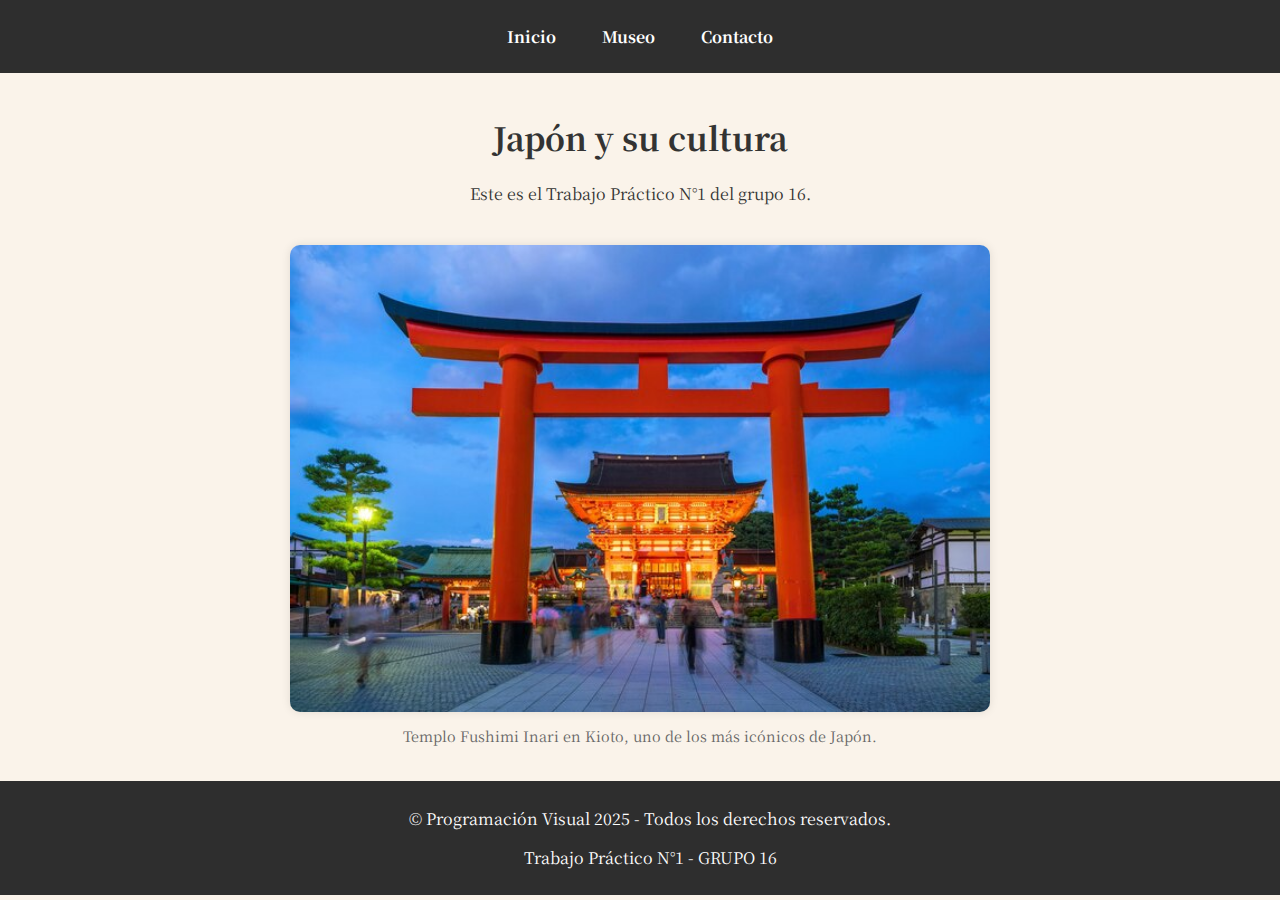
==== tp1/index.html @ 5de9c84e "Agregada estructura base en index, museo y contacto con header, nav, footer y estilos" ====
<!DOCTYPE html>
<html lang="es">
<head>
  <meta charset="UTF-8" />
  <meta name="viewport" content="width=device-width, initial-scale=1.0" />
  <title>Bienvenidos</title>
  <link rel="stylesheet" href="style.css" />
  <link href="https://fonts.googleapis.com/css2?family=Noto+Serif+JP&display=swap" rel="stylesheet">

</head>
<body>
  <header>
    <nav>
      <ul>
        <li><a href="#">Inicio</a></li>
        <li><a href="museos.html">Museo</a></li>
        <li><a href="contacto.html">Contacto</a></li>
      </ul>
    </nav>
  </header>

  <main>
    <div class="intro">
        <h1>Japón y su cultura</h1>
    <p>Este es el Trabajo Práctico N°1 del grupo 16.</p>  
    </div>

    <div class="imagen">
        <img src="static/images/templo-japones.jpg" alt="Templo japonés al atardecer" />
        <p>Templo Fushimi Inari en Kioto, uno de los más icónicos de Japón.</p>
    </div>
    
    
    
    
    </main>

  <footer>
    <p>&copy; Programación Visual 2025 - Todos los derechos reservados.</p>
    <p>Trabajo Práctico N°1 - GRUPO 16</p>
  </footer>
</body>
</html>
---- tp1/style.css ----
/* Fuente de Google */
@import url('https://fonts.googleapis.com/css2?family=Noto+Serif+JP&display=swap');

/* Estilos generales */
body {
    margin: 0;
    font-family: 'Noto Serif JP', serif;
    background-color: #faf3ea;
    color: #333;
    padding: 0;
  }
  
  /* Nav */
  header {
    background-color: #2e2e2e;
    padding: 15px 0;
  }
  
  nav ul {
    display: flex;
    justify-content: center;
    list-style: none;
    padding: 0;
    margin: 0;
  }
  
  nav li {
    margin: 0 15px;
  }
  
  nav a {
    display: inline-block; /* para que padding vertical funcione */
    transition: all 0.3s ease;/* suaviza el cambio */
    text-decoration: none;
    color: white;
    font-weight: bold;
    padding: 10px 8px;
  }
  
  nav a:hover {
    color: #648b60; /* verde bambú */
    font-size: 1.1em; /* hace que se agrande un poco */
  }
  
  /* Contenido principal */
  main {
    padding: 20px;
    text-align: center;
  }
  
  /* Footer */
  footer {
    background-color: #2e2e2e;
    color: white;
    text-align: center;
    padding: 10px;
    position: relative;
    bottom: 0;
    width: 100%;
  }
  
  /*Imagen del templo*/
  .imagen {
    margin-top: 40px;
    text-align: center;
  }
  
  .imagen img {
    width: 100%;
    max-width: 700px;
    border-radius: 10px;
    box-shadow: 0 0 10px rgba(0,0,0,0.1);
  }
  
  .imagen p {
    font-size: 0.9em;
    color: #666;
    margin-top: 8px;
  }
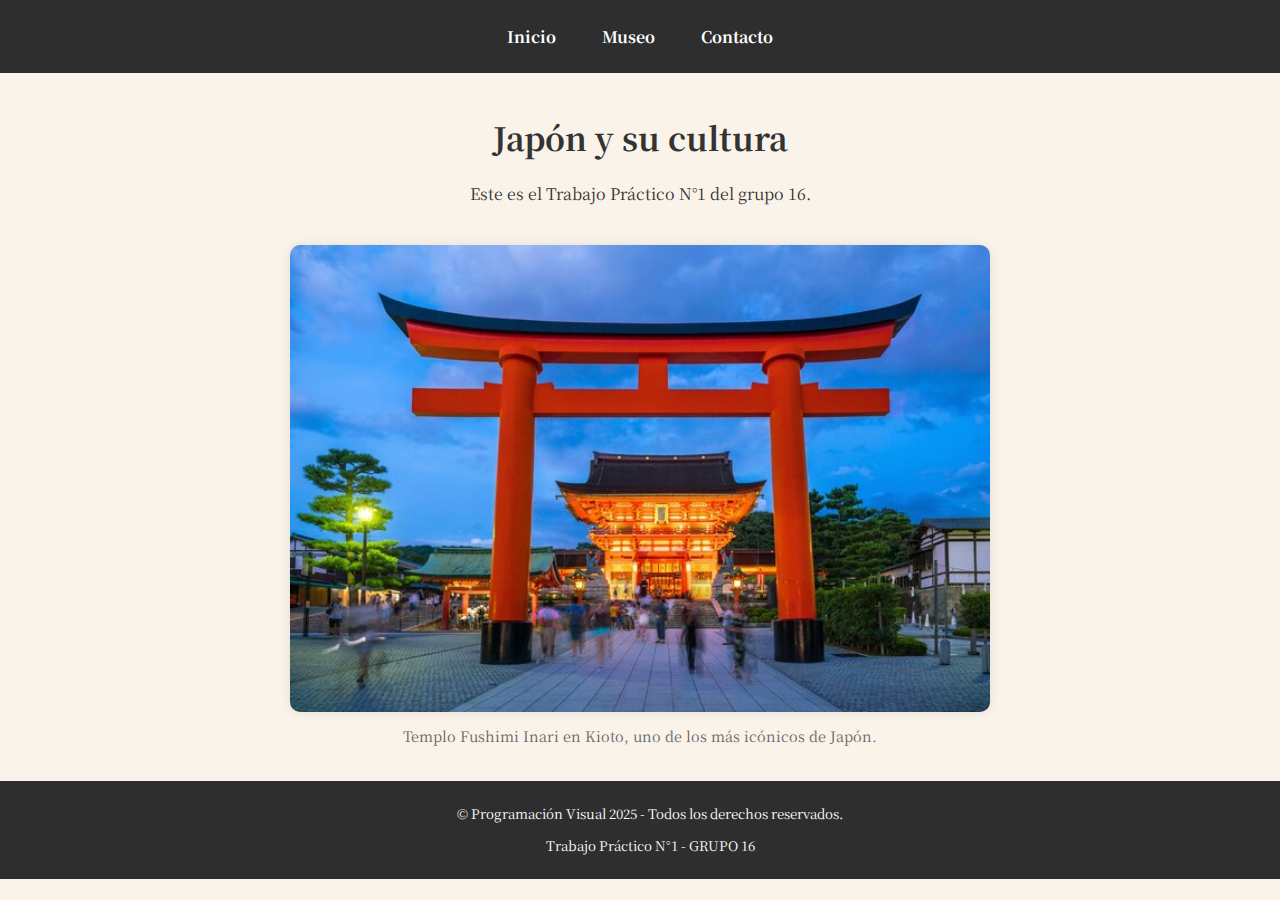
==== commit 06f341cf: "Actualizacion css museo" ====
--- a/tp1/index.html
+++ b/tp1/index.html
@@ -6,13 +6,13 @@
   <title>Bienvenidos</title>
   <link rel="stylesheet" href="style.css" />
   <link href="https://fonts.googleapis.com/css2?family=Noto+Serif+JP&display=swap" rel="stylesheet">
-
+  <link rel="icon" href="static/images/ImagenesMuseo/Icon-Museo.png">
 </head>
 <body>
   <header>
     <nav>
       <ul>
-        <li><a href="#">Inicio</a></li>
+        <li><a href="index.html">Inicio</a></li>
         <li><a href="museos.html">Museo</a></li>
         <li><a href="contacto.html">Contacto</a></li>
       </ul>
--- a/tp1/style.css
+++ b/tp1/style.css
@@ -9,7 +9,6 @@
     color: #333;
     padding: 0;
   }
-  
   /* Nav */
   header {
     background-color: #2e2e2e;
@@ -57,6 +56,7 @@
     position: relative;
     bottom: 0;
     width: 100%;
+    font-size:smaller;
   }
   
   /*Imagen del templo*/
@@ -76,4 +76,168 @@
     font-size: 0.9em;
     color: #666;
     margin-top: 8px;
-  }+  }
+
+  /*Formulario de CONTACTO*/
+  body.fondo-contacto {
+    background-image: url('static/images/pagoda.jpg');
+    background-size: cover;
+    background-position: center;
+    background-repeat: no-repeat;
+    min-height: 100vh;
+  }
+
+  .formulario-contacto {
+  max-width: 600px;
+  margin: 30px auto;
+  padding: 20px;
+  background-color: #fff8f2;
+  border-radius: 10px;
+  box-shadow: 0 0 10px rgba(0, 0, 0, 0.1);
+}
+
+.formulario-contacto .campo {
+  margin-bottom: 20px;
+  display: flex;
+  flex-direction: column;
+}
+
+.formulario-contacto label {
+  margin-bottom: 5px;
+  font-weight: bold;
+  color: #444;
+}
+
+.formulario-contacto input,
+.formulario-contacto select,
+.formulario-contacto textarea {
+  padding: 10px;
+  border: 1px solid #ccc;
+  border-radius: 6px;
+  font-size: 1em;
+  font-family: inherit;
+  background-color: #fff;
+  transition: border-color 0.3s ease;
+}
+
+.formulario-contacto input:focus,
+.formulario-contacto select:focus,
+.formulario-contacto textarea:focus {
+  border-color: #648b60;
+  outline: none;
+}
+
+.formulario-contacto button {
+  background-color: #648b60;
+  color: white;
+  border: none;
+  padding: 12px 20px;
+  font-size: 1em;
+  border-radius: 6px;
+  cursor: pointer;
+  transition: background-color 0.3s ease;
+  margin-top: 10px;
+}
+
+.formulario-contacto button:hover {
+  background-color: #557851;
+}
+
+
+input:focus, textarea:focus, select:focus {
+  border-color: #648b60;
+  outline: none;
+  box-shadow: 0 0 5px rgba(100, 139, 96, 0.5);
+}
+
+
+::placeholder {
+  color: #aaa;
+  font-style: italic;
+}
+/*Comienza Css de Museo*/
+.MuseoBody{
+  min-height: calc(100vh - 100px);
+  background: linear-gradient(0deg, rgba(0, 31, 63, 0.85), rgba(237, 232, 208, 0.6)),
+  url('static/images/ImagenesMuseo/sakura.jpg');/*le agregue este fondo, siento que se complementa algo con el fondo de la parte de contactos*/
+  background-size: cover;
+  background-position: center;
+  background-repeat: no-repeat;
+  color: #333333;
+  display: flex;
+  flex-direction: column;
+  margin: 0;
+  padding: 0;
+}
+.TituloMuseo {
+  text-transform: uppercase;
+  color: #333;
+  text-shadow: 2px 2px 5px rgba(0, 0, 0, 0.2); /*Le puse un sombreado*/
+}
+.PresentacionMuseo {
+  font-family: Georgia, 'Times New Roman', Times, serif;
+  color: #333;
+  text-shadow: 2px 2px 5px rgba(0, 0, 0, 0.2)
+}
+/*Empece a modificar los links dandole detalles*/
+.TituloLink a {
+  color: #2e2e2e;
+  text-decoration: none;
+  text-shadow: 2px 2px 5px rgba(0, 0, 0, 0.2);
+  transition: all 0.3s ease;
+  display: inline-block;
+}
+.TituloLink{
+  margin-bottom: 10px;
+  text-decoration: none;
+}
+.TituloLink a:hover {
+  color: #fff;
+  text-shadow: 0 0 5px #001F3F;
+  cursor: pointer;
+  transform: scale(1.1);
+}
+/*agregue el hover para darle ese estilo al pasar el cursor*/
+
+.Museo1 {
+  border-radius: 15px;
+  box-shadow: 0px 4px 12px rgba(0, 0, 0, 0.2);
+}
+/*Aca agregue una mini animacion a las imagenes*/
+.Museo1 {
+  position: relative;
+  width: 270px;
+  height: auto;
+  aspect-ratio: 16/9;
+  overflow: hidden;
+  display: block;
+  margin: 0 auto;
+}
+
+.Museo1 img {
+  position: absolute;
+  top: 0;
+  left: 0;
+  width: 100%;
+  height: 100%;
+  object-fit: cover;
+  transition: opacity 0.5s ease;
+}
+
+.img-front {
+  z-index: 2;
+  opacity: 1;
+}
+
+.img-back {
+  z-index: 1;
+  opacity: 1;
+}
+
+.Museo1:hover .img-front {
+  opacity: 0;
+}
+/*Solo separa el titulo(link) de la informacion o foto que este encima de esta*/
+.Margintop {
+  margin-top: 20px;
+}
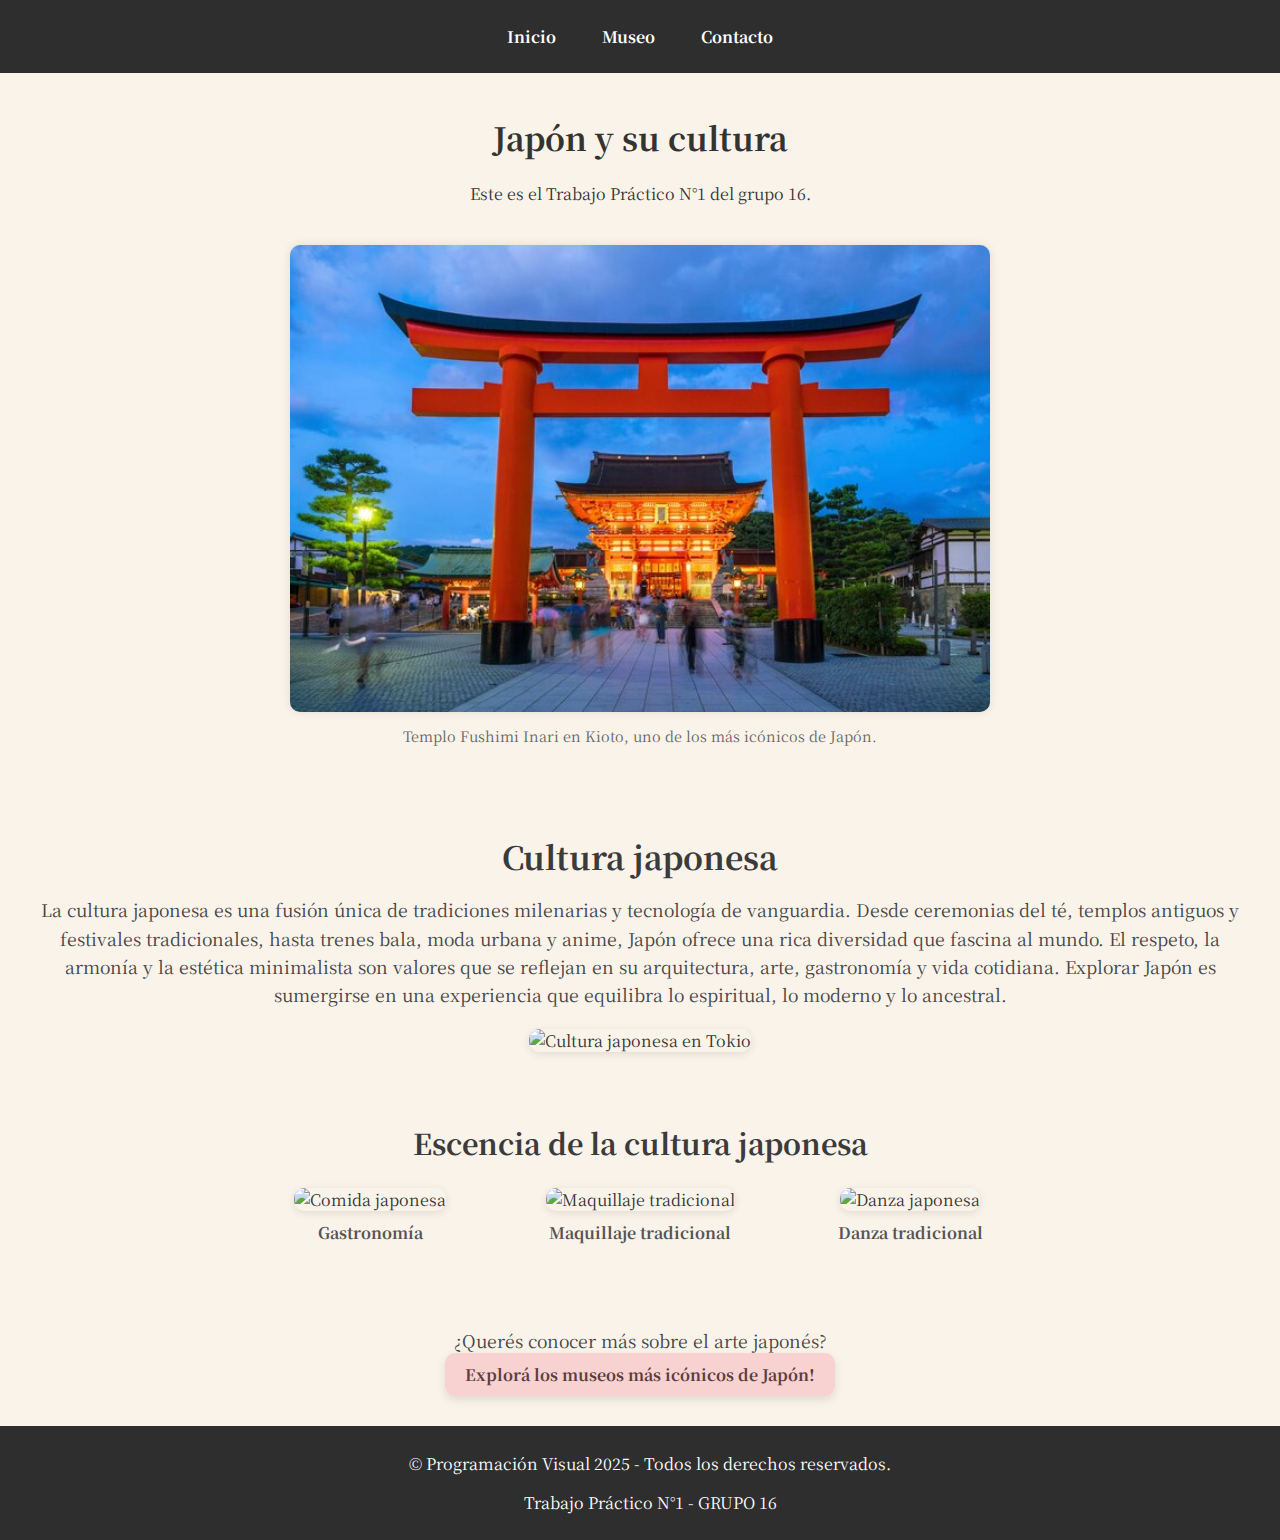
==== commit 778077bf: "Agrego html y css a la pagina de index" ====
--- a/tp1/index.html
+++ b/tp1/index.html
@@ -6,13 +6,13 @@
   <title>Bienvenidos</title>
   <link rel="stylesheet" href="style.css" />
   <link href="https://fonts.googleapis.com/css2?family=Noto+Serif+JP&display=swap" rel="stylesheet">
-  <link rel="icon" href="static/images/ImagenesMuseo/Icon-Museo.png">
+
 </head>
 <body>
   <header>
     <nav>
       <ul>
-        <li><a href="index.html">Inicio</a></li>
+        <li><a href="#">Inicio</a></li>
         <li><a href="museos.html">Museo</a></li>
         <li><a href="contacto.html">Contacto</a></li>
       </ul>
@@ -30,7 +30,36 @@
         <p>Templo Fushimi Inari en Kioto, uno de los más icónicos de Japón.</p>
     </div>
     
+  
+
+    <div class="cultura">
+      <h2>Cultura japonesa</h2>
+      <p>La cultura japonesa es una fusión única de tradiciones milenarias y tecnología de vanguardia. Desde ceremonias del té, templos antiguos y festivales tradicionales, hasta trenes bala, moda urbana y anime, Japón ofrece una rica diversidad que fascina al mundo. El respeto, la armonía y la estética minimalista son valores que se reflejan en su arquitectura, arte, gastronomía y vida cotidiana. Explorar Japón es sumergirse en una experiencia que equilibra lo espiritual, lo moderno y lo ancestral.</p>
+      <img src="static/images/cultura.jpg" alt="Cultura japonesa en Tokio">
+    </div>
     
+    <div class="galeria-cultural">
+      <h2>Escencia de la cultura japonesa</h2>
+      <div class="cards">
+        <div class="card">
+          <img src="static/images/comida.jpg" alt="Comida japonesa">
+          <p>Gastronomía</p>
+        </div>
+        <div class="card">
+          <img src="static/images/maquillaje2.jpg" alt="Maquillaje tradicional">
+          <p>Maquillaje tradicional</p>
+        </div>
+        <div class="card">
+          <img src="static/images/baile.jpg" alt="Danza japonesa">
+          <p>Danza tradicional</p>
+        </div>
+      </div>
+    </div>
+    
+    <div class="ir-a-museos">
+      <p>¿Querés conocer más sobre el arte japonés?</p>
+      <a href="museos.html">Explorá los museos más icónicos de Japón!</a>
+    </div>
     
     
     </main>
--- a/tp1/style.css
+++ b/tp1/style.css
@@ -9,6 +9,7 @@
     color: #333;
     padding: 0;
   }
+  
   /* Nav */
   header {
     background-color: #2e2e2e;
@@ -56,7 +57,6 @@
     position: relative;
     bottom: 0;
     width: 100%;
-    font-size:smaller;
   }
   
   /*Imagen del templo*/
@@ -77,6 +77,128 @@
     color: #666;
     margin-top: 8px;
   }
+
+
+  /*agrego parrafo cultura */
+
+  .cultura {
+    margin-top: 40px;
+    padding: 20px;
+    text-align: center;
+  }
+
+  .cultura h2 {
+    font-size: 2em;
+    margin-bottom: 15px;
+    color: #3b3b3b;
+  }
+  
+  .cultura p {
+    font-size: 1.1em;
+    line-height: 1.6;
+    color: #444;
+    margin-bottom: 20px;
+  }
+  
+  .cultura img {
+    width: 100%;
+    max-width: 600px;
+    height: auto;
+    border-radius: 10px;
+    box-shadow: 0 2px 8px rgba(0, 0, 0, 0.1);
+  }
+
+/* agrego tarjetas*/
+
+  .galeria-cultural {
+    margin-top: 50px;
+    text-align: center;
+  }
+  
+  .galeria-cultural h2 {
+    font-size: 1.8em;
+    margin-bottom: 25px;
+    color: #3b3b3b;
+  }
+  
+  .cards {
+    display: flex;
+    justify-content: center;
+    flex-wrap: wrap;
+    gap: 20px;
+  }
+  
+  .card {
+    width: 250px;
+    text-align: center;
+  }
+  
+  .card img {
+    width: 100%;
+    border-radius: 10px;
+    height: 180px;
+    object-fit: cover;
+    box-shadow: 0 2px 8px rgba(0,0,0,0.1);
+  }
+  
+  .card p {
+    margin-top: 10px;
+    font-weight: bold;
+    color: #555;
+  }
+  
+  .ir-a-museos {
+    margin-top: 50px;
+    padding: 20px;
+    text-align: center;
+  }
+  
+  .ir-a-museos p {
+    font-size: 1.2em;
+    margin-bottom: 10px;
+    color: #333;
+  }
+  
+  .ir-a-museos a {
+    text-decoration: none;
+    background-color: #648b60;
+    color: white;
+    padding: 10px 20px;
+    border-radius: 8px;
+    transition: background-color 0.3s;
+  }
+  
+  .ir-a-museos a:hover {
+    background-color: #4a6d47;
+  }
+  
+  .ir-a-museos {
+    margin-top: 30px;
+    text-align: center;
+  }
+  
+  .ir-a-museos p {
+    font-size: 1.1em;
+    margin-bottom: 10px;
+    color: #444;
+  }
+  
+  .ir-a-museos a {
+    text-decoration: none;
+    background-color: #f8d1d1; 
+    color: #5c3d3d;
+    padding: 10px 20px;
+    border-radius: 10px;
+    font-weight: bold;
+    
+    box-shadow: 0 4px 10px rgba(0, 0, 0, 0.1);
+  }
+  
+  .ir-a-museos a:hover {
+    background-color: #f3e1db; /* beige rosadito suave */
+  }
+  
+
 
   /*Formulario de CONTACTO*/
   body.fondo-contacto {
@@ -87,7 +209,7 @@
     min-height: 100vh;
   }
 
-  .formulario-contacto {
+.formulario-contacto {
   max-width: 600px;
   margin: 30px auto;
   padding: 20px;
@@ -154,90 +276,4 @@
 ::placeholder {
   color: #aaa;
   font-style: italic;
-}
-/*Comienza Css de Museo*/
-.MuseoBody{
-  min-height: calc(100vh - 100px);
-  background: linear-gradient(0deg, rgba(0, 31, 63, 0.85), rgba(237, 232, 208, 0.6)),
-  url('static/images/ImagenesMuseo/sakura.jpg');/*le agregue este fondo, siento que se complementa algo con el fondo de la parte de contactos*/
-  background-size: cover;
-  background-position: center;
-  background-repeat: no-repeat;
-  color: #333333;
-  display: flex;
-  flex-direction: column;
-  margin: 0;
-  padding: 0;
-}
-.TituloMuseo {
-  text-transform: uppercase;
-  color: #333;
-  text-shadow: 2px 2px 5px rgba(0, 0, 0, 0.2); /*Le puse un sombreado*/
-}
-.PresentacionMuseo {
-  font-family: Georgia, 'Times New Roman', Times, serif;
-  color: #333;
-  text-shadow: 2px 2px 5px rgba(0, 0, 0, 0.2)
-}
-/*Empece a modificar los links dandole detalles*/
-.TituloLink a {
-  color: #2e2e2e;
-  text-decoration: none;
-  text-shadow: 2px 2px 5px rgba(0, 0, 0, 0.2);
-  transition: all 0.3s ease;
-  display: inline-block;
-}
-.TituloLink{
-  margin-bottom: 10px;
-  text-decoration: none;
-}
-.TituloLink a:hover {
-  color: #fff;
-  text-shadow: 0 0 5px #001F3F;
-  cursor: pointer;
-  transform: scale(1.1);
-}
-/*agregue el hover para darle ese estilo al pasar el cursor*/
-
-.Museo1 {
-  border-radius: 15px;
-  box-shadow: 0px 4px 12px rgba(0, 0, 0, 0.2);
-}
-/*Aca agregue una mini animacion a las imagenes*/
-.Museo1 {
-  position: relative;
-  width: 270px;
-  height: auto;
-  aspect-ratio: 16/9;
-  overflow: hidden;
-  display: block;
-  margin: 0 auto;
-}
-
-.Museo1 img {
-  position: absolute;
-  top: 0;
-  left: 0;
-  width: 100%;
-  height: 100%;
-  object-fit: cover;
-  transition: opacity 0.5s ease;
-}
-
-.img-front {
-  z-index: 2;
-  opacity: 1;
-}
-
-.img-back {
-  z-index: 1;
-  opacity: 1;
-}
-
-.Museo1:hover .img-front {
-  opacity: 0;
-}
-/*Solo separa el titulo(link) de la informacion o foto que este encima de esta*/
-.Margintop {
-  margin-top: 20px;
-}
+}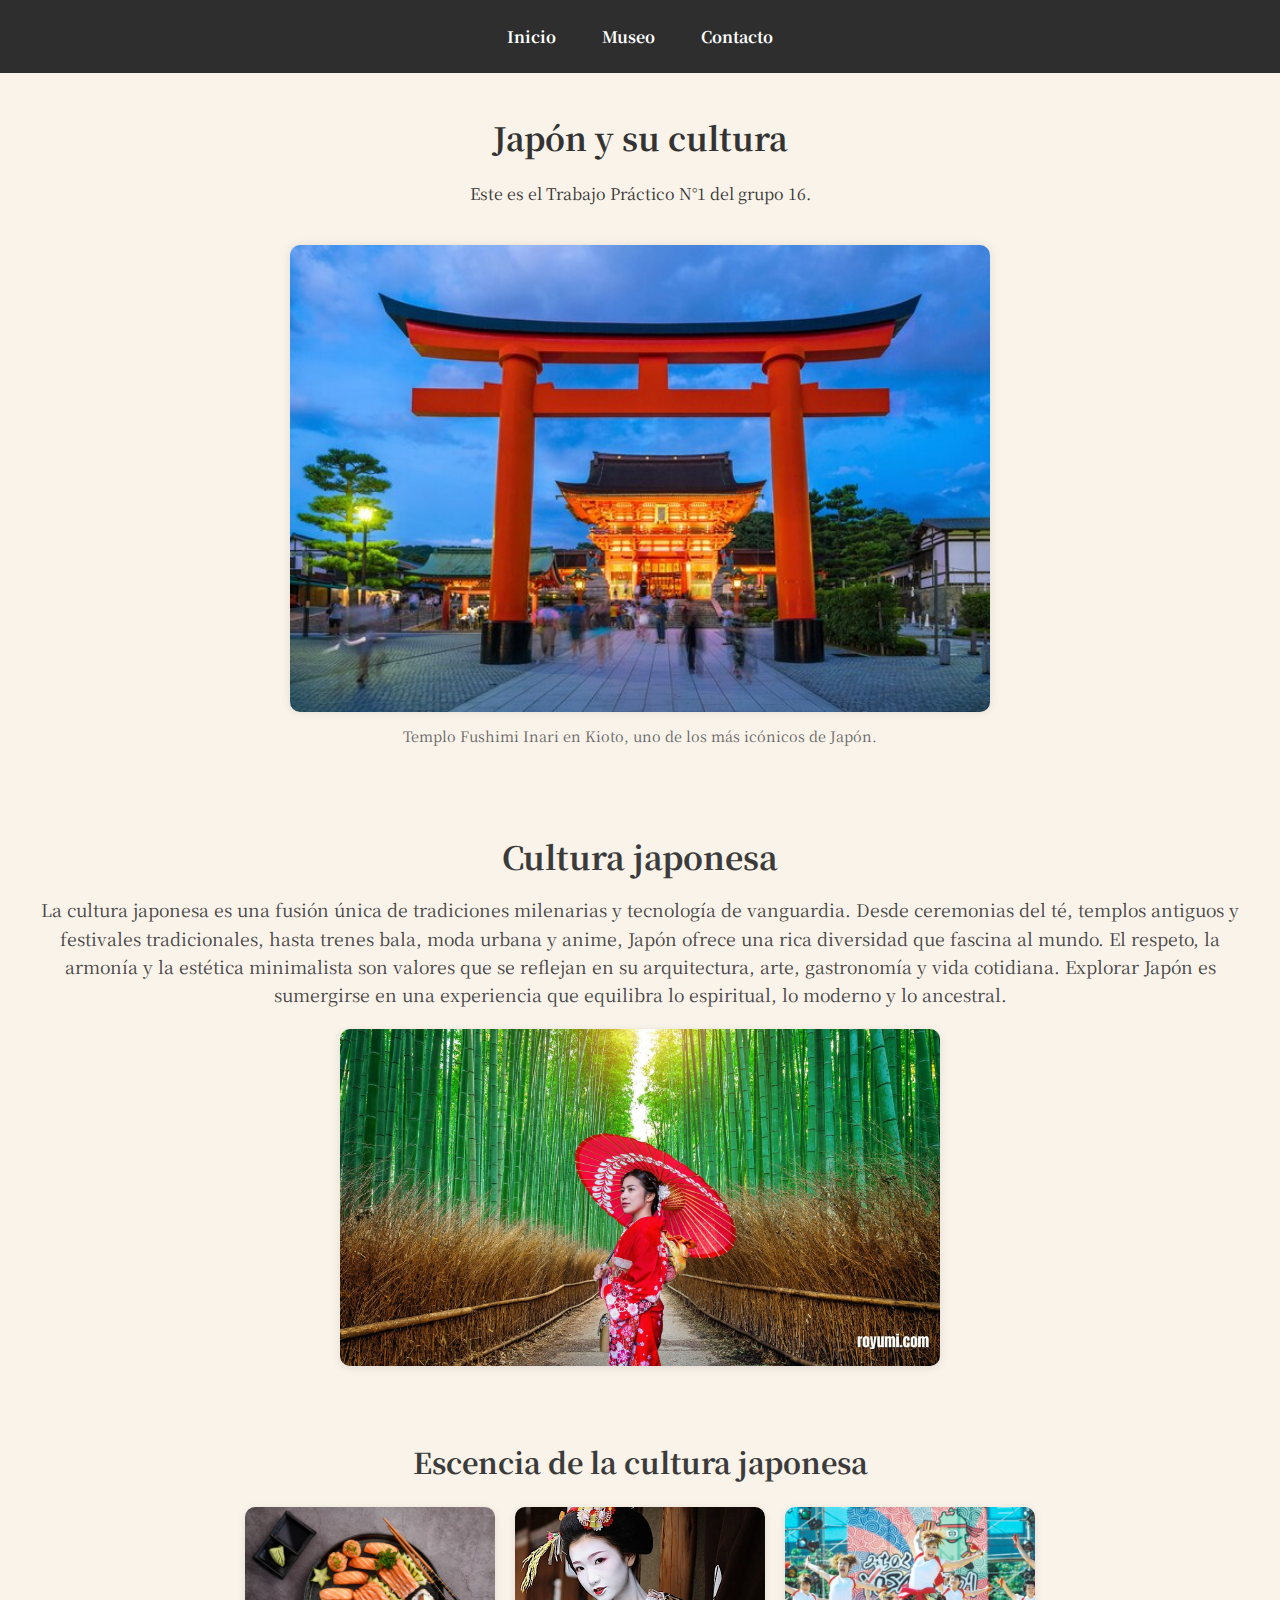
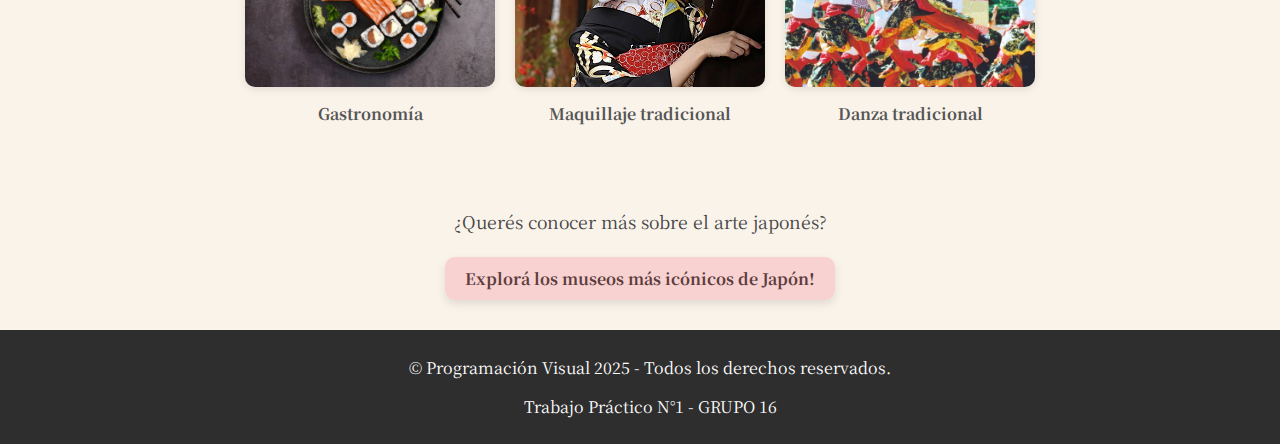
==== commit f9264124: "ir a museos- error resuelto" ====
--- a/tp1/index.html
+++ b/tp1/index.html
@@ -58,6 +58,7 @@
     
     <div class="ir-a-museos">
       <p>¿Querés conocer más sobre el arte japonés?</p>
+      <br>
       <a href="museos.html">Explorá los museos más icónicos de Japón!</a>
     </div>
     
--- a/tp1/style.css
+++ b/tp1/style.css
@@ -30,7 +30,7 @@
   
   nav a {
     display: inline-block; /* para que padding vertical funcione */
-    transition: all 0.3s ease;/* suaviza el cambio */
+    transition: all 0.3s ease;
     text-decoration: none;
     color: white;
     font-weight: bold;
@@ -38,7 +38,7 @@
   }
   
   nav a:hover {
-    color: #648b60; /* verde bambú */
+    color: #648b60; 
     font-size: 1.1em; /* hace que se agrande un poco */
   }
   
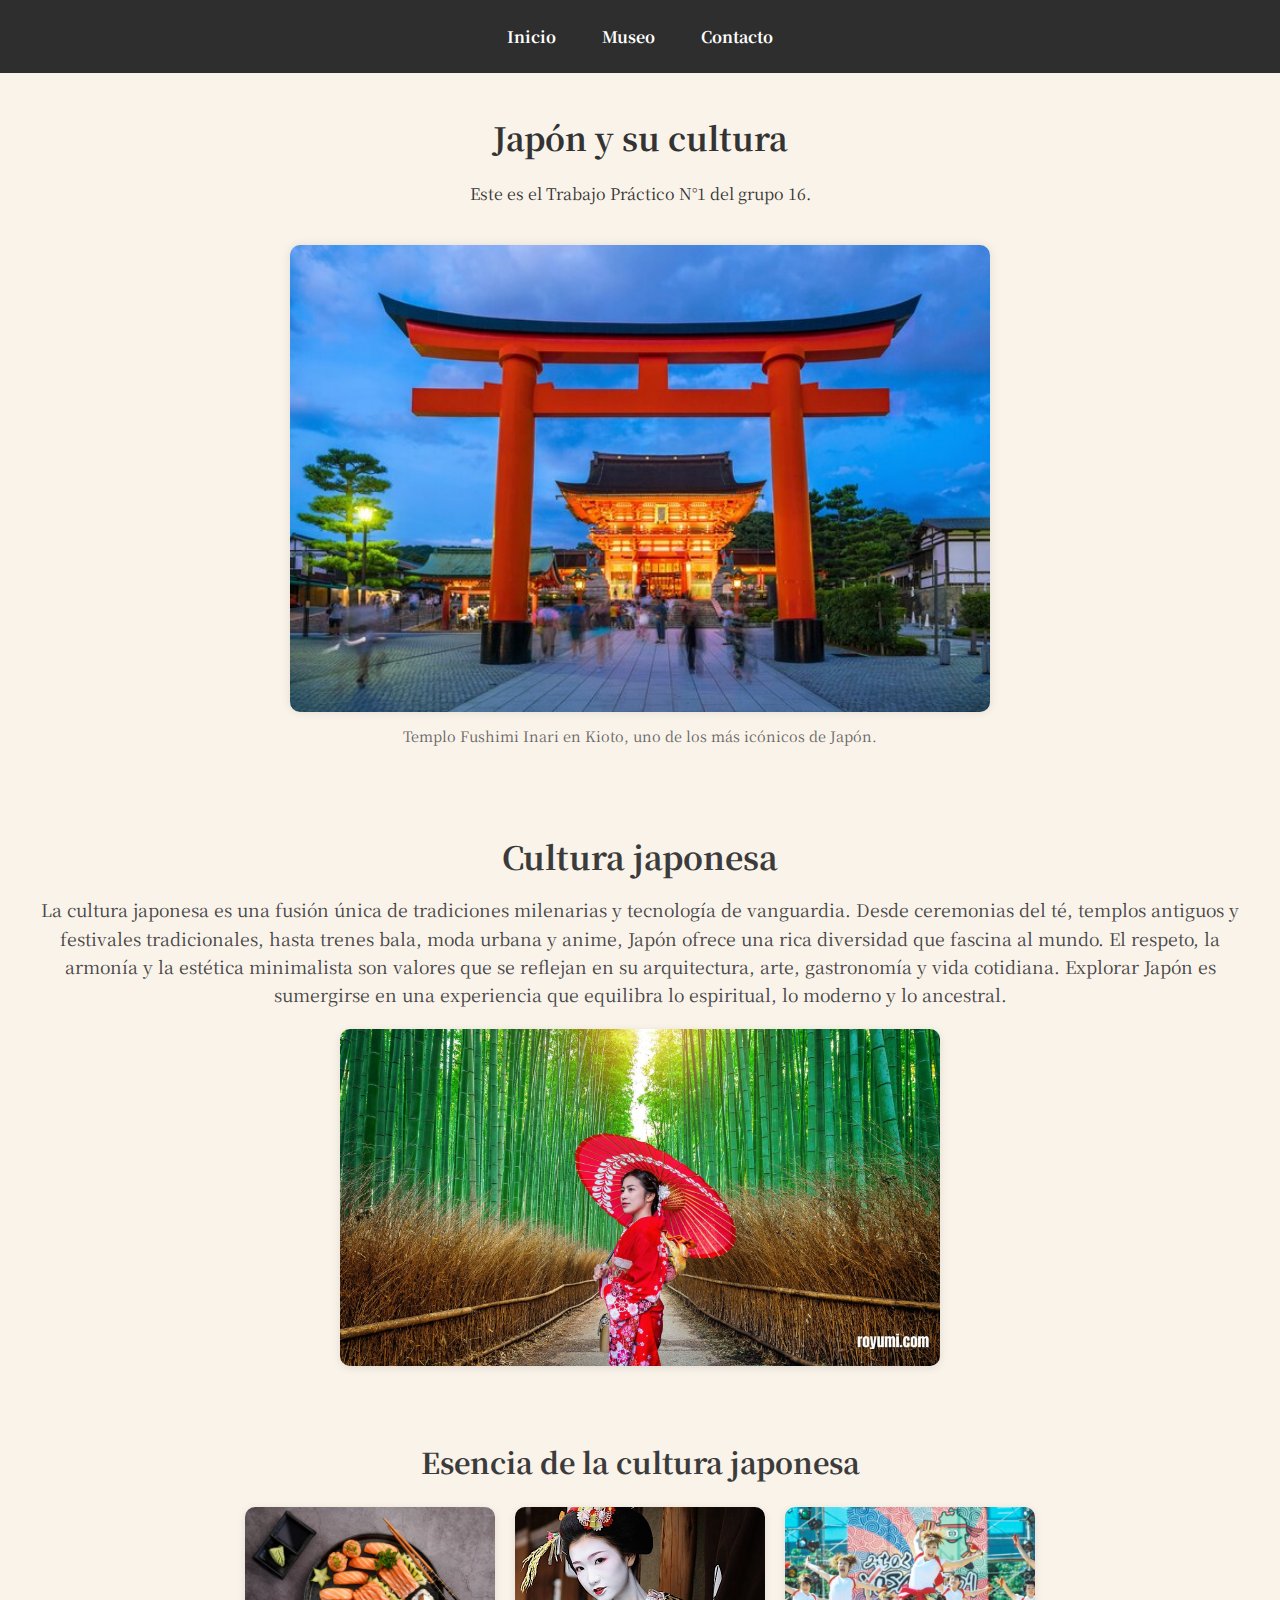
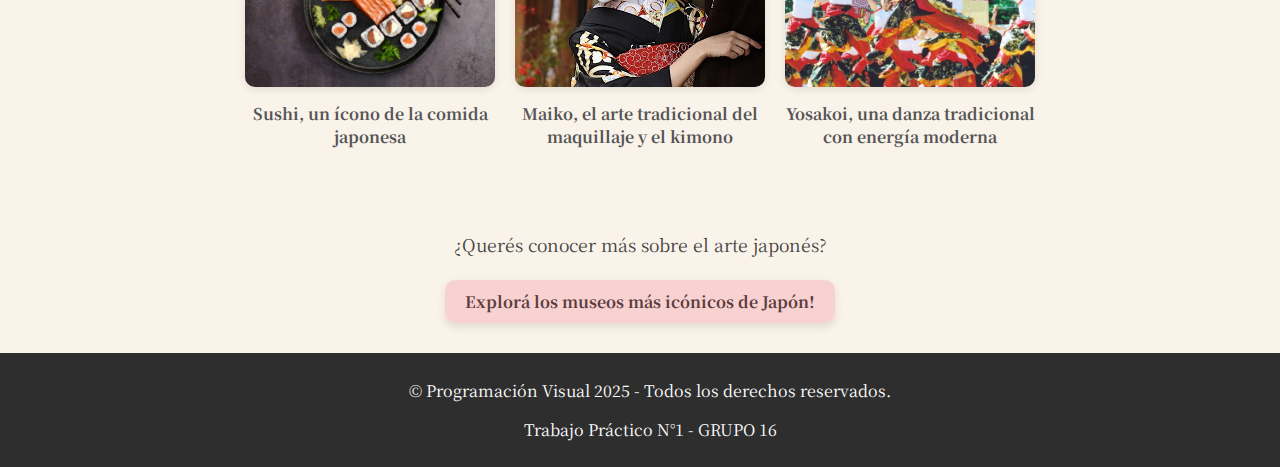
==== commit d975d875: "detallitos index" ====
--- a/tp1/index.html
+++ b/tp1/index.html
@@ -39,19 +39,19 @@
     </div>
     
     <div class="galeria-cultural">
-      <h2>Escencia de la cultura japonesa</h2>
+      <h2>Esencia de la cultura japonesa</h2>
       <div class="cards">
         <div class="card">
-          <img src="static/images/comida.jpg" alt="Comida japonesa">
-          <p>Gastronomía</p>
+          <img src="static/images/comida.jpg" alt="Sushi">
+          <p>Sushi, un ícono de la comida japonesa</p>
         </div>
         <div class="card">
-          <img src="static/images/maquillaje2.jpg" alt="Maquillaje tradicional">
-          <p>Maquillaje tradicional</p>
+          <img src="static/images/maquillaje2.jpg" alt="Maiko">
+          <p>Maiko, el arte tradicional del maquillaje y el kimono </p>
         </div>
         <div class="card">
-          <img src="static/images/baile.jpg" alt="Danza japonesa">
-          <p>Danza tradicional</p>
+          <img src="static/images/baile.jpg" alt="Yosakoi">
+          <p>Yosakoi, una danza tradicional con energía moderna</p>
         </div>
       </div>
     </div>
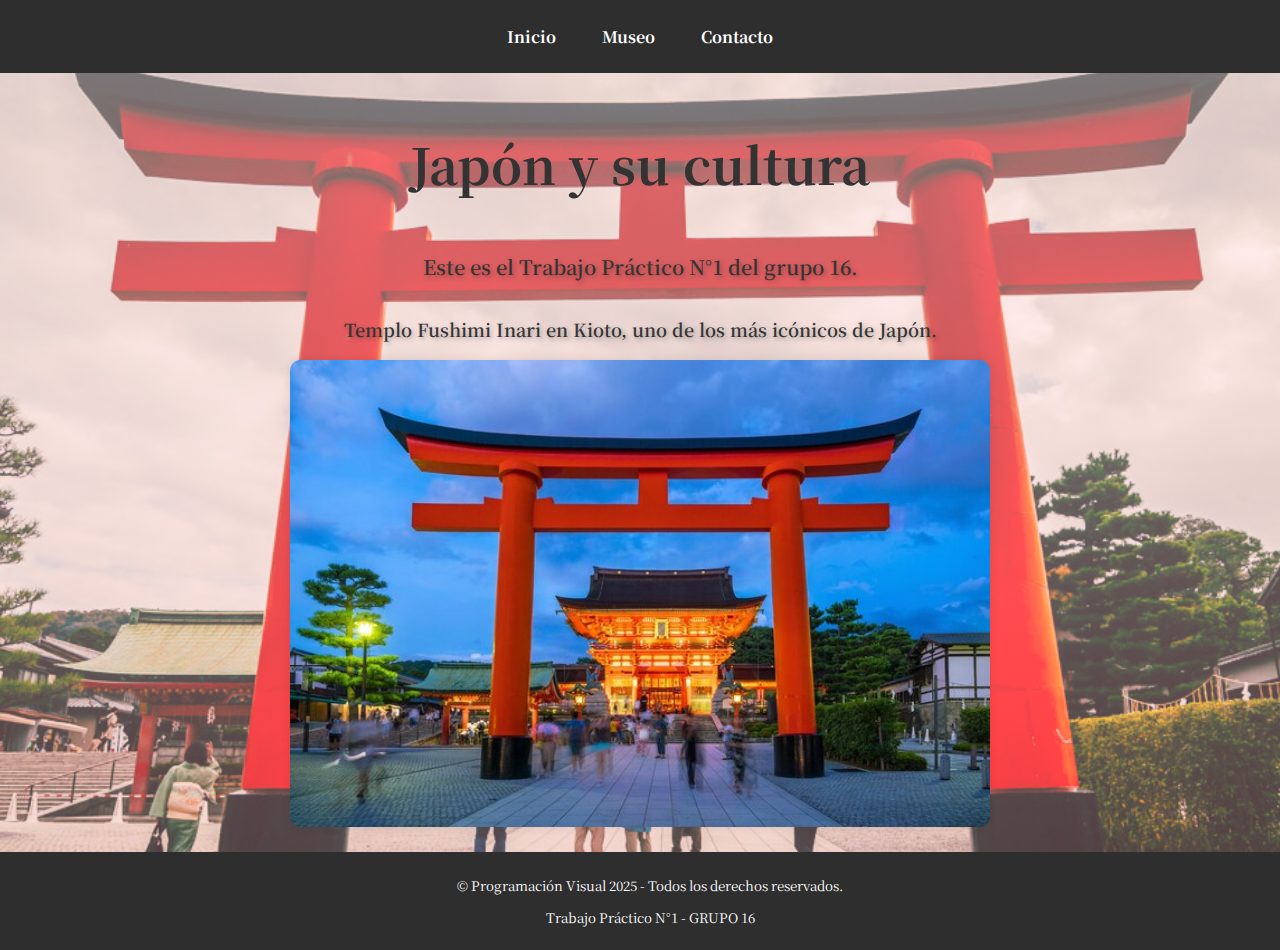
==== commit 11cef448: "CambiosFinales" ====
--- a/tp1/index.html
+++ b/tp1/index.html
@@ -6,13 +6,13 @@
   <title>Bienvenidos</title>
   <link rel="stylesheet" href="style.css" />
   <link href="https://fonts.googleapis.com/css2?family=Noto+Serif+JP&display=swap" rel="stylesheet">
-
+  <link rel="icon" href="static/images/ImagenesMuseo/Icon-Museo.png">
 </head>
-<body>
+<body class="FondoInicio">
   <header>
     <nav>
       <ul>
-        <li><a href="#">Inicio</a></li>
+        <li><a href="index.html">Inicio</a></li>
         <li><a href="museos.html">Museo</a></li>
         <li><a href="contacto.html">Contacto</a></li>
       </ul>
@@ -22,47 +22,12 @@
   <main>
     <div class="intro">
         <h1>Japón y su cultura</h1>
-    <p>Este es el Trabajo Práctico N°1 del grupo 16.</p>  
+    <p class="Grupo16">Este es el Trabajo Práctico N°1 del grupo 16.</p>  
     </div>
-
+    <p class="Templo">Templo Fushimi Inari en Kioto, uno de los más icónicos de Japón.</p>
     <div class="imagen">
         <img src="static/images/templo-japones.jpg" alt="Templo japonés al atardecer" />
-        <p>Templo Fushimi Inari en Kioto, uno de los más icónicos de Japón.</p>
     </div>
-    
-  
-
-    <div class="cultura">
-      <h2>Cultura japonesa</h2>
-      <p>La cultura japonesa es una fusión única de tradiciones milenarias y tecnología de vanguardia. Desde ceremonias del té, templos antiguos y festivales tradicionales, hasta trenes bala, moda urbana y anime, Japón ofrece una rica diversidad que fascina al mundo. El respeto, la armonía y la estética minimalista son valores que se reflejan en su arquitectura, arte, gastronomía y vida cotidiana. Explorar Japón es sumergirse en una experiencia que equilibra lo espiritual, lo moderno y lo ancestral.</p>
-      <img src="static/images/cultura.jpg" alt="Cultura japonesa en Tokio">
-    </div>
-    
-    <div class="galeria-cultural">
-      <h2>Esencia de la cultura japonesa</h2>
-      <div class="cards">
-        <div class="card">
-          <img src="static/images/comida.jpg" alt="Sushi">
-          <p>Sushi, un ícono de la comida japonesa</p>
-        </div>
-        <div class="card">
-          <img src="static/images/maquillaje2.jpg" alt="Maiko">
-          <p>Maiko, el arte tradicional del maquillaje y el kimono </p>
-        </div>
-        <div class="card">
-          <img src="static/images/baile.jpg" alt="Yosakoi">
-          <p>Yosakoi, una danza tradicional con energía moderna</p>
-        </div>
-      </div>
-    </div>
-    
-    <div class="ir-a-museos">
-      <p>¿Querés conocer más sobre el arte japonés?</p>
-      <br>
-      <a href="museos.html">Explorá los museos más icónicos de Japón!</a>
-    </div>
-    
-    
     </main>
 
   <footer>
--- a/tp1/style.css
+++ b/tp1/style.css
@@ -1,5 +1,65 @@
 /* Fuente de Google */
 @import url('https://fonts.googleapis.com/css2?family=Noto+Serif+JP&display=swap');
+/*Estilo del Inicio*/
+.FondoInicio {
+  min-height: calc(100vh - 100px);
+  background: 
+    linear-gradient(0deg, rgba(255, 183, 197, 0.3), rgba(255, 221, 225, 0.5)),
+    url('static/images/ImagenesMuseo/Fushimi_Inari_02.jpg');
+  background-size: cover;
+  background-position: center;
+  background-repeat: no-repeat;
+  color: #333333;
+  display: flex;
+  flex-direction: column;
+  margin: 0;
+  padding: 0;
+}
+.intro {
+  font-size: 25px;
+  font-weight: 600;
+}
+.Grupo16 {
+  position: relative;
+  display: inline-block;
+  font-size: 20px;
+  font-weight: 600;
+  color: #333433;
+  text-shadow: 2px 2px 5px rgba(0, 0, 0, 0.3);
+  transition: all 0.3s ease;
+}
+
+/* Subrayado que aparece al pasar el mouse */
+.Grupo16::after {
+  content: '';
+  position: absolute;
+  bottom: -4px;
+  left: 0;
+  width: 0%;
+  height: 2px;
+  background-color: #333433;
+  transition: width 0.4s ease;
+}
+
+.Grupo16:hover {
+  color: #2a2a2a;
+  letter-spacing: 0.5px;
+}
+
+.Grupo16:hover::after {
+  width: 100%;
+}
+
+
+.Templo {
+  margin-top: 15px;
+  font-size: 18px;
+  font-weight: 600;
+  color: #333433;
+  text-shadow: 2px 2px 5px rgba(0, 0, 0, 0.3);
+  min-height: 10px;
+}
+
 
 /* Estilos generales */
 body {
@@ -9,7 +69,6 @@
     color: #333;
     padding: 0;
   }
-  
   /* Nav */
   header {
     background-color: #2e2e2e;
@@ -30,7 +89,7 @@
   
   nav a {
     display: inline-block; /* para que padding vertical funcione */
-    transition: all 0.3s ease;
+    transition: all 0.3s ease;/* suaviza el cambio */
     text-decoration: none;
     color: white;
     font-weight: bold;
@@ -38,7 +97,7 @@
   }
   
   nav a:hover {
-    color: #648b60; 
+    color: #648b60; /* verde bambú */
     font-size: 1.1em; /* hace que se agrande un poco */
   }
   
@@ -57,11 +116,12 @@
     position: relative;
     bottom: 0;
     width: 100%;
+    font-size:smaller;
   }
   
   /*Imagen del templo*/
   .imagen {
-    margin-top: 40px;
+    margin-top: 10px;
     text-align: center;
   }
   
@@ -77,128 +137,6 @@
     color: #666;
     margin-top: 8px;
   }
-
-
-  /*agrego parrafo cultura */
-
-  .cultura {
-    margin-top: 40px;
-    padding: 20px;
-    text-align: center;
-  }
-
-  .cultura h2 {
-    font-size: 2em;
-    margin-bottom: 15px;
-    color: #3b3b3b;
-  }
-  
-  .cultura p {
-    font-size: 1.1em;
-    line-height: 1.6;
-    color: #444;
-    margin-bottom: 20px;
-  }
-  
-  .cultura img {
-    width: 100%;
-    max-width: 600px;
-    height: auto;
-    border-radius: 10px;
-    box-shadow: 0 2px 8px rgba(0, 0, 0, 0.1);
-  }
-
-/* agrego tarjetas*/
-
-  .galeria-cultural {
-    margin-top: 50px;
-    text-align: center;
-  }
-  
-  .galeria-cultural h2 {
-    font-size: 1.8em;
-    margin-bottom: 25px;
-    color: #3b3b3b;
-  }
-  
-  .cards {
-    display: flex;
-    justify-content: center;
-    flex-wrap: wrap;
-    gap: 20px;
-  }
-  
-  .card {
-    width: 250px;
-    text-align: center;
-  }
-  
-  .card img {
-    width: 100%;
-    border-radius: 10px;
-    height: 180px;
-    object-fit: cover;
-    box-shadow: 0 2px 8px rgba(0,0,0,0.1);
-  }
-  
-  .card p {
-    margin-top: 10px;
-    font-weight: bold;
-    color: #555;
-  }
-  
-  .ir-a-museos {
-    margin-top: 50px;
-    padding: 20px;
-    text-align: center;
-  }
-  
-  .ir-a-museos p {
-    font-size: 1.2em;
-    margin-bottom: 10px;
-    color: #333;
-  }
-  
-  .ir-a-museos a {
-    text-decoration: none;
-    background-color: #648b60;
-    color: white;
-    padding: 10px 20px;
-    border-radius: 8px;
-    transition: background-color 0.3s;
-  }
-  
-  .ir-a-museos a:hover {
-    background-color: #4a6d47;
-  }
-  
-  .ir-a-museos {
-    margin-top: 30px;
-    text-align: center;
-  }
-  
-  .ir-a-museos p {
-    font-size: 1.1em;
-    margin-bottom: 10px;
-    color: #444;
-  }
-  
-  .ir-a-museos a {
-    text-decoration: none;
-    background-color: #f8d1d1; 
-    color: #5c3d3d;
-    padding: 10px 20px;
-    border-radius: 10px;
-    font-weight: bold;
-    
-    box-shadow: 0 4px 10px rgba(0, 0, 0, 0.1);
-  }
-  
-  .ir-a-museos a:hover {
-    background-color: #f3e1db; /* beige rosadito suave */
-  }
-  
-
 
   /*Formulario de CONTACTO*/
   body.fondo-contacto {
@@ -209,7 +147,7 @@
     min-height: 100vh;
   }
 
-.formulario-contacto {
+  .formulario-contacto {
   max-width: 600px;
   margin: 30px auto;
   padding: 20px;
@@ -276,4 +214,94 @@
 ::placeholder {
   color: #aaa;
   font-style: italic;
-}+}
+/*Comienza Css de Museo*/
+.MuseoBody{
+  min-height: calc(100vh - 100px);
+  background: linear-gradient(0deg, rgba(0, 31, 63, 0.85), rgba(237, 232, 208, 0.6)),
+  url('static/images/ImagenesMuseo/sakura.jpg');/*le agregue este fondo, siento que se complementa algo con el fondo de la parte de contactos*/
+  background-size: cover;
+  background-position: center;
+  background-repeat: no-repeat;
+  color: #333333;
+  display: flex;
+  flex-direction: column;
+  margin: 0;
+  padding: 0;
+}
+.TituloMuseo {
+  font-size: 35px;
+  text-transform: uppercase;
+  color: #333;
+  text-shadow: 2px 2px 5px rgba(0, 0, 0, 0.2); /*Le puse un sombreado*/
+}
+.PresentacionMuseo {
+  font-size: 20px;
+  font-family: Georgia, 'Times New Roman', Times, serif;
+  color: #333;
+  text-shadow: 2px 2px 5px rgba(0, 0, 0, 0.2)
+}
+/*Empece a modificar los links dandole detalles*/
+.TituloLink a {
+  font-size: 20px;
+  color: #fff8f2;
+  text-decoration: none;
+  text-shadow: 2px 2px 5px rgba(0, 0, 0, 0.2);
+  transition: all 0.3s ease;
+  display: inline-block;
+}
+.TituloLink{
+  margin-bottom: 10px;
+  text-decoration: none;
+}
+.TituloLink a:hover {
+  color: #fff;
+  text-shadow: 0 0 5px #001F3F;
+  cursor: pointer;
+  transform: scale(1.1);
+  font-weight: bold;
+}
+/*agregue el hover para darle ese estilo al pasar el cursor*/
+
+.Museo1 {
+  border-radius: 15px;
+  box-shadow: 0px 4px 12px rgba(0, 0, 0, 0.2);
+}
+/*Aca agregue una mini animacion a las imagenes*/
+.Museo1 {
+  position: relative;
+  width: 270px;
+  height: auto;
+  aspect-ratio: 16/9;
+  overflow: hidden;
+  display: block;
+  margin: 0 auto;
+}
+
+.Museo1 img {
+  position: absolute;
+  top: 0;
+  left: 0;
+  width: 100%;
+  height: 100%;
+  object-fit: cover;
+  transition: opacity 0.5s ease;
+}
+
+.img-front {
+  z-index: 2;
+  opacity: 1;
+}
+
+.img-back {
+  z-index: 1;
+  opacity: 1;
+}
+
+.Museo1:hover .img-front {
+  opacity: 0;
+}
+/*Solo separa el titulo(link) de la informacion o foto que este encima de esta*/
+.Margintop {
+  margin-top: 20px;
+}
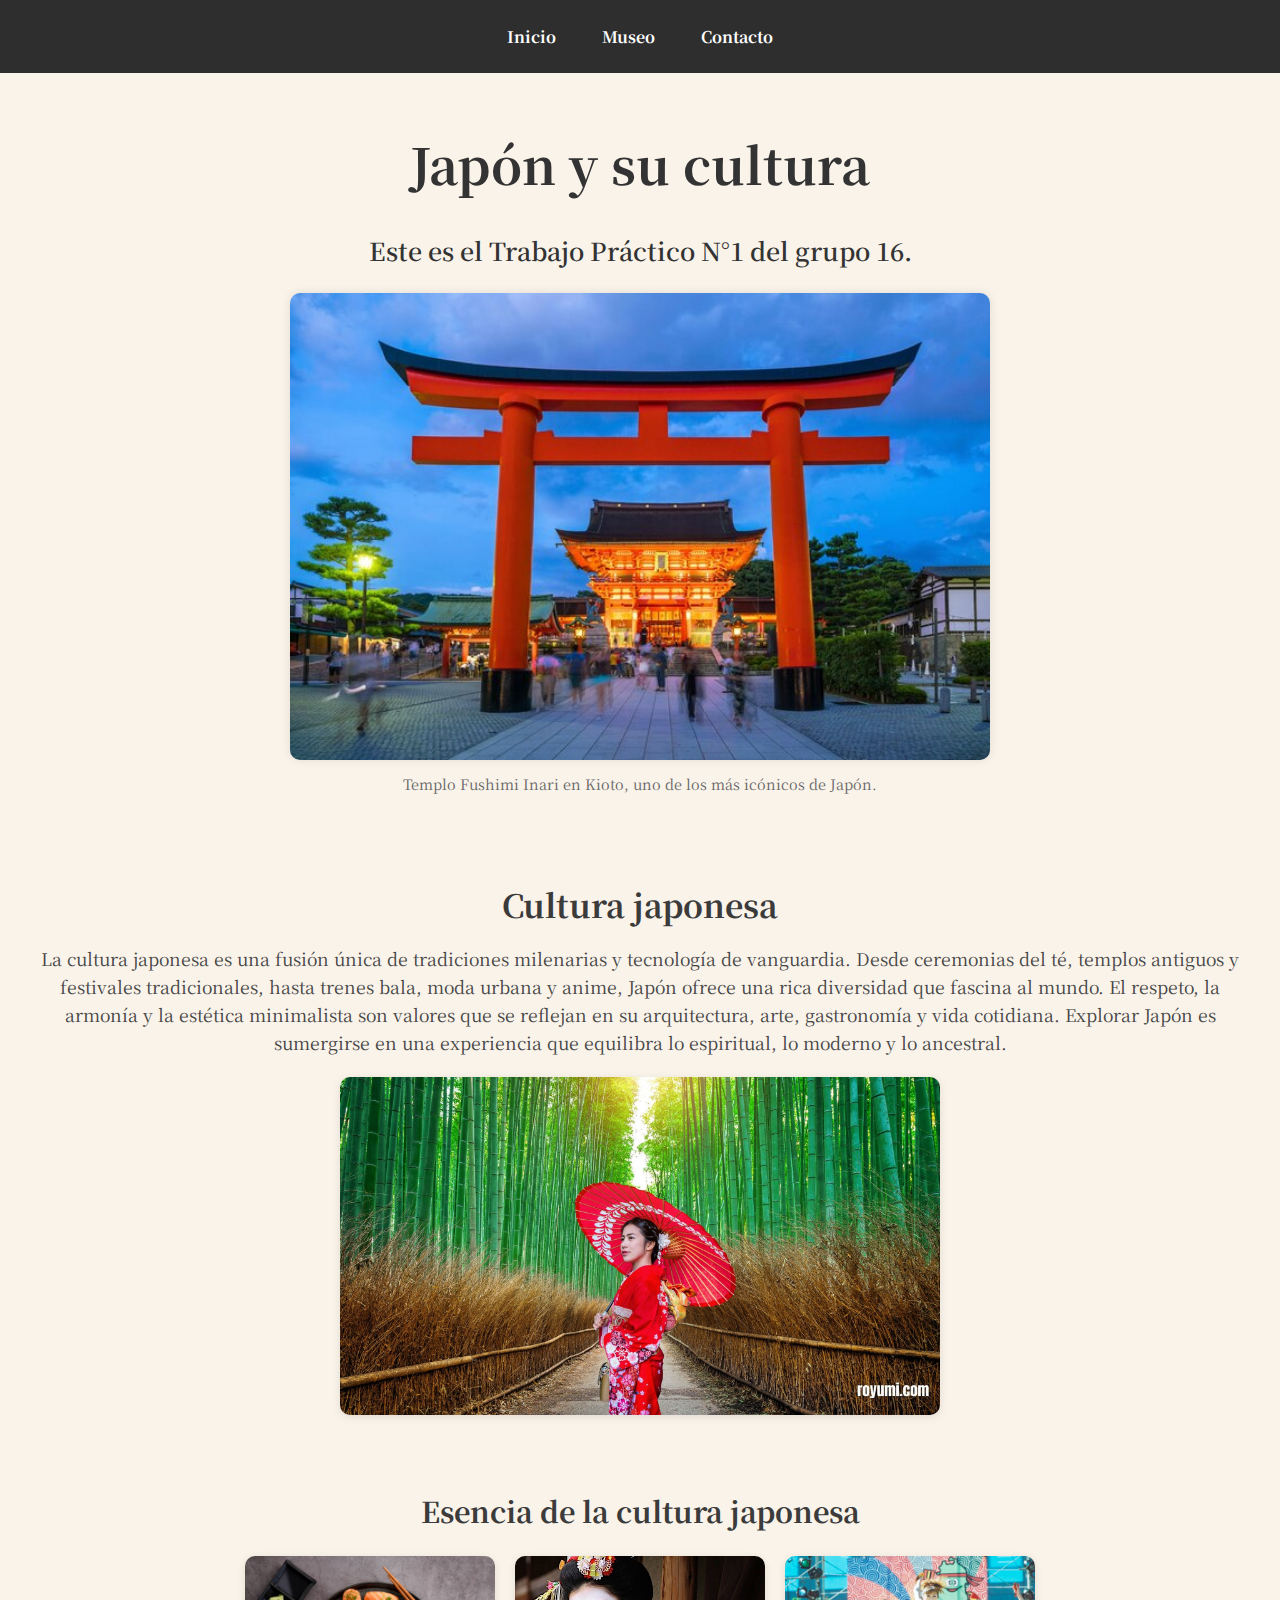
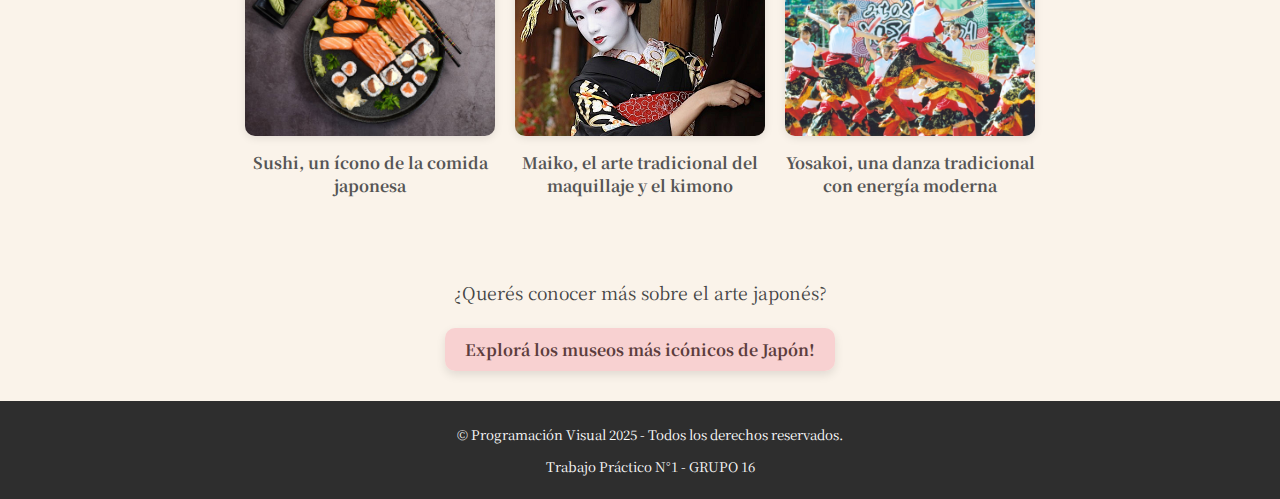
==== commit 3181cc98: "Merge branch 'main' into Rama-MauriMuseo" ====
--- a/tp1/index.html
+++ b/tp1/index.html
@@ -8,7 +8,7 @@
   <link href="https://fonts.googleapis.com/css2?family=Noto+Serif+JP&display=swap" rel="stylesheet">
   <link rel="icon" href="static/images/ImagenesMuseo/Icon-Museo.png">
 </head>
-<body class="FondoInicio">
+<body>
   <header>
     <nav>
       <ul>
@@ -22,12 +22,43 @@
   <main>
     <div class="intro">
         <h1>Japón y su cultura</h1>
-    <p class="Grupo16">Este es el Trabajo Práctico N°1 del grupo 16.</p>  
+    <p>Este es el Trabajo Práctico N°1 del grupo 16.</p>  
     </div>
-    <p class="Templo">Templo Fushimi Inari en Kioto, uno de los más icónicos de Japón.</p>
+
     <div class="imagen">
         <img src="static/images/templo-japones.jpg" alt="Templo japonés al atardecer" />
+        <p>Templo Fushimi Inari en Kioto, uno de los más icónicos de Japón.</p>
     </div>
+    <div class="cultura">
+      <h2>Cultura japonesa</h2>
+      <p>La cultura japonesa es una fusión única de tradiciones milenarias y tecnología de vanguardia. Desde ceremonias del té, templos antiguos y festivales tradicionales, hasta trenes bala, moda urbana y anime, Japón ofrece una rica diversidad que fascina al mundo. El respeto, la armonía y la estética minimalista son valores que se reflejan en su arquitectura, arte, gastronomía y vida cotidiana. Explorar Japón es sumergirse en una experiencia que equilibra lo espiritual, lo moderno y lo ancestral.</p>
+      <img src="static/images/cultura.jpg" alt="Cultura japonesa en Tokio">
+    </div>
+    
+    <div class="galeria-cultural">
+      <h2>Esencia de la cultura japonesa</h2>
+      <div class="cards">
+        <div class="card">
+          <img src="static/images/comida.jpg" alt="Sushi">
+          <p>Sushi, un ícono de la comida japonesa</p>
+        </div>
+        <div class="card">
+          <img src="static/images/maquillaje2.jpg" alt="Maiko">
+          <p>Maiko, el arte tradicional del maquillaje y el kimono </p>
+        </div>
+        <div class="card">
+          <img src="static/images/baile.jpg" alt="Yosakoi">
+          <p>Yosakoi, una danza tradicional con energía moderna</p>
+        </div>
+      </div>
+    </div>
+    
+    <div class="ir-a-museos">
+      <p>¿Querés conocer más sobre el arte japonés?</p>
+      <br>
+      <a href="museos.html">Explorá los museos más icónicos de Japón!</a>
+    </div>
+    
     </main>
 
   <footer>
--- a/tp1/style.css
+++ b/tp1/style.css
@@ -89,7 +89,7 @@
   
   nav a {
     display: inline-block; /* para que padding vertical funcione */
-    transition: all 0.3s ease;/* suaviza el cambio */
+    transition: all 0.3s ease;
     text-decoration: none;
     color: white;
     font-weight: bold;
@@ -97,7 +97,7 @@
   }
   
   nav a:hover {
-    color: #648b60; /* verde bambú */
+    color: #648b60; 
     font-size: 1.1em; /* hace que se agrande un poco */
   }
   
@@ -137,6 +137,128 @@
     color: #666;
     margin-top: 8px;
   }
+
+
+  /*agrego parrafo cultura */
+
+  .cultura {
+    margin-top: 40px;
+    padding: 20px;
+    text-align: center;
+  }
+
+  .cultura h2 {
+    font-size: 2em;
+    margin-bottom: 15px;
+    color: #3b3b3b;
+  }
+  
+  .cultura p {
+    font-size: 1.1em;
+    line-height: 1.6;
+    color: #444;
+    margin-bottom: 20px;
+  }
+  
+  .cultura img {
+    width: 100%;
+    max-width: 600px;
+    height: auto;
+    border-radius: 10px;
+    box-shadow: 0 2px 8px rgba(0, 0, 0, 0.1);
+  }
+
+/* agrego tarjetas*/
+
+  .galeria-cultural {
+    margin-top: 50px;
+    text-align: center;
+  }
+  
+  .galeria-cultural h2 {
+    font-size: 1.8em;
+    margin-bottom: 25px;
+    color: #3b3b3b;
+  }
+  
+  .cards {
+    display: flex;
+    justify-content: center;
+    flex-wrap: wrap;
+    gap: 20px;
+  }
+  
+  .card {
+    width: 250px;
+    text-align: center;
+  }
+  
+  .card img {
+    width: 100%;
+    border-radius: 10px;
+    height: 180px;
+    object-fit: cover;
+    box-shadow: 0 2px 8px rgba(0,0,0,0.1);
+  }
+  
+  .card p {
+    margin-top: 10px;
+    font-weight: bold;
+    color: #555;
+  }
+  
+  .ir-a-museos {
+    margin-top: 50px;
+    padding: 20px;
+    text-align: center;
+  }
+  
+  .ir-a-museos p {
+    font-size: 1.2em;
+    margin-bottom: 10px;
+    color: #333;
+  }
+  
+  .ir-a-museos a {
+    text-decoration: none;
+    background-color: #648b60;
+    color: white;
+    padding: 10px 20px;
+    border-radius: 8px;
+    transition: background-color 0.3s;
+  }
+  
+  .ir-a-museos a:hover {
+    background-color: #4a6d47;
+  }
+  
+  .ir-a-museos {
+    margin-top: 30px;
+    text-align: center;
+  }
+  
+  .ir-a-museos p {
+    font-size: 1.1em;
+    margin-bottom: 10px;
+    color: #444;
+  }
+  
+  .ir-a-museos a {
+    text-decoration: none;
+    background-color: #f8d1d1; 
+    color: #5c3d3d;
+    padding: 10px 20px;
+    border-radius: 10px;
+    font-weight: bold;
+    
+    box-shadow: 0 4px 10px rgba(0, 0, 0, 0.1);
+  }
+  
+  .ir-a-museos a:hover {
+    background-color: #f3e1db; /* beige rosadito suave */
+  }
+  
+
 
   /*Formulario de CONTACTO*/
   body.fondo-contacto {
